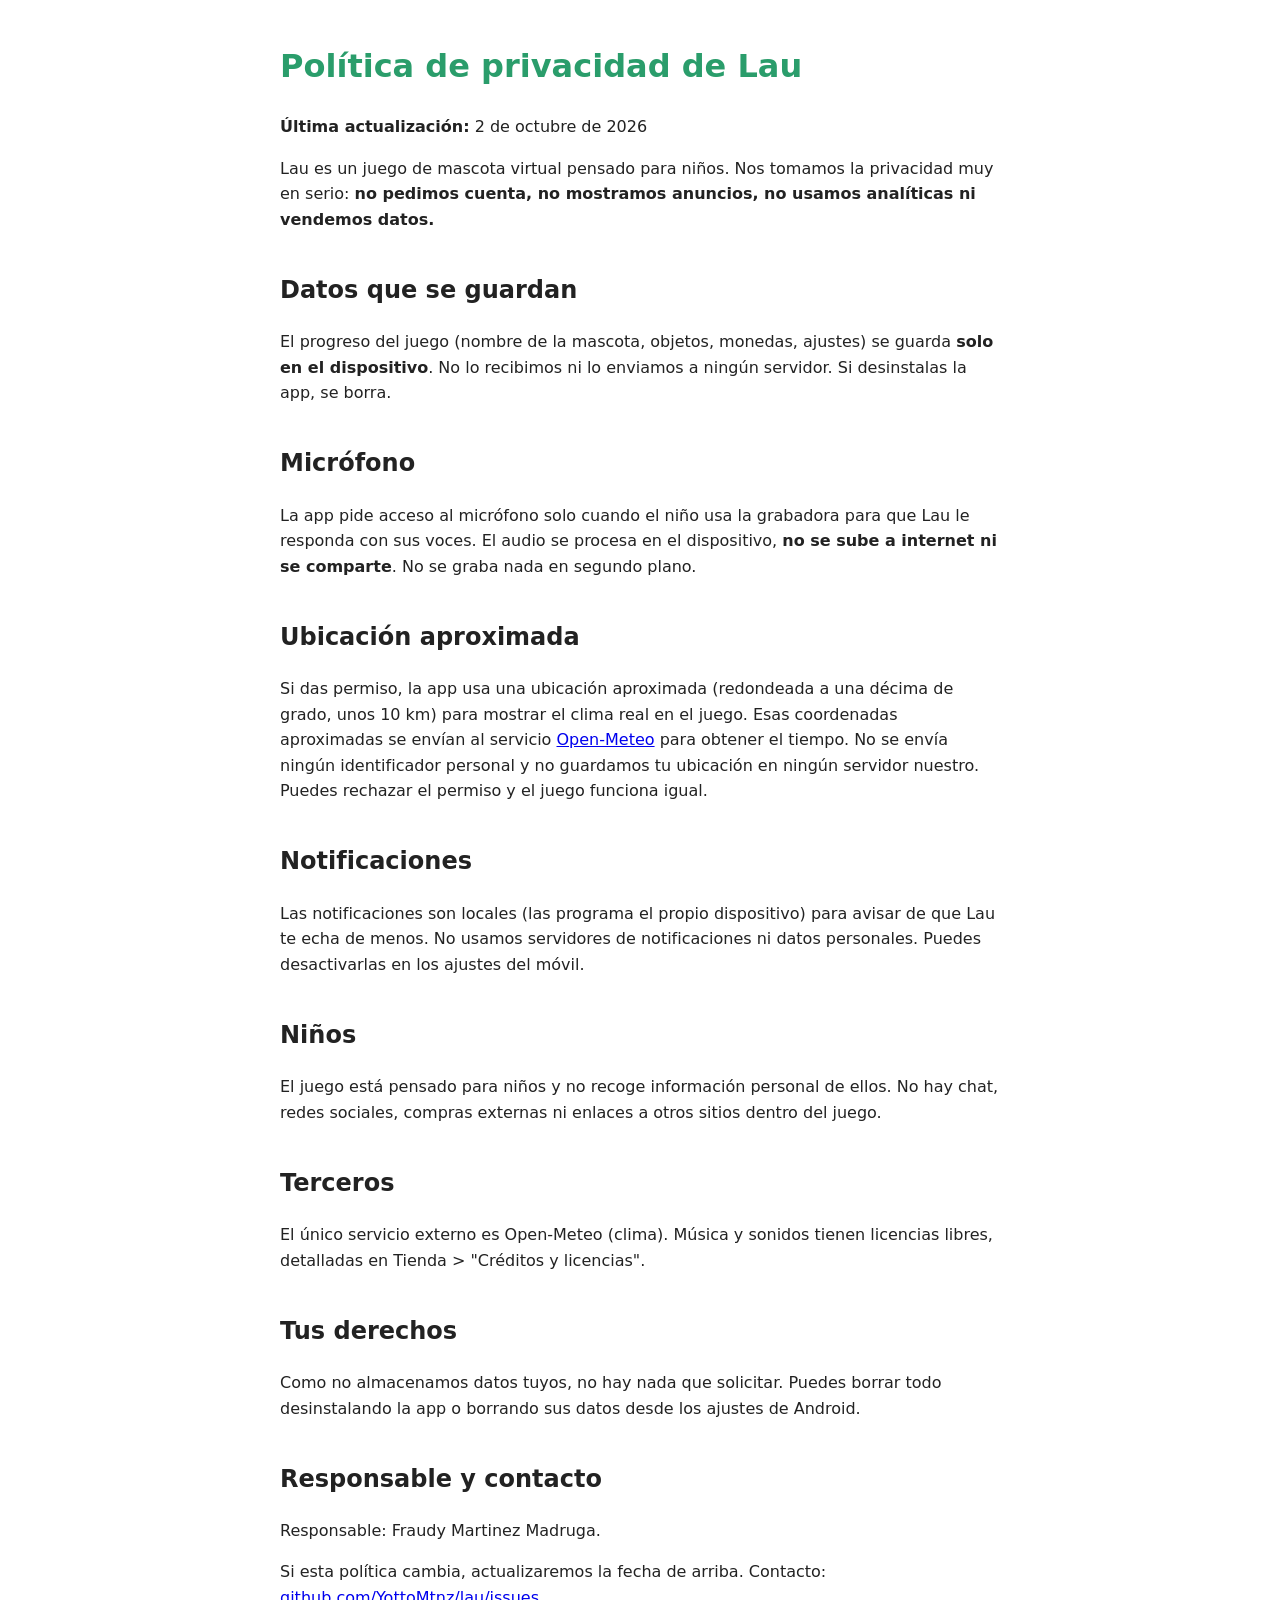
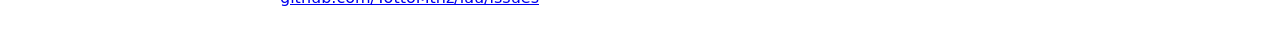
==== docs/privacidad.html @ 58542545 "Lau: README, creditos y politica de privacidad" ====
<!DOCTYPE html>
<html lang="es"><head><meta charset="utf-8">
<meta name="viewport" content="width=device-width,initial-scale=1">
<title>Política de privacidad - Lau</title>
<style>body{font-family:system-ui,sans-serif;max-width:720px;margin:auto;padding:20px;line-height:1.6;color:#222}h1{color:#2a9d6b}h2{margin-top:1.6em}</style>
</head><body>
<h1>Política de privacidad de Lau</h1>
<p><b>Última actualización:</b> 2 de octubre de 2026</p>
<p>Lau es un juego de mascota virtual pensado para niños. Nos tomamos la privacidad muy en serio: <b>no pedimos cuenta, no mostramos anuncios, no usamos analíticas ni vendemos datos.</b></p>

<h2>Datos que se guardan</h2>
<p>El progreso del juego (nombre de la mascota, objetos, monedas, ajustes) se guarda <b>solo en el dispositivo</b>. No lo recibimos ni lo enviamos a ningún servidor. Si desinstalas la app, se borra.</p>

<h2>Micrófono</h2>
<p>La app pide acceso al micrófono solo cuando el niño usa la grabadora para que Lau le responda con sus voces. El audio se procesa en el dispositivo, <b>no se sube a internet ni se comparte</b>. No se graba nada en segundo plano.</p>

<h2>Ubicación aproximada</h2>
<p>Si das permiso, la app usa una ubicación aproximada (redondeada a una décima de grado, unos 10 km) para mostrar el clima real en el juego. Esas coordenadas aproximadas se envían al servicio <a href="https://open-meteo.com">Open-Meteo</a> para obtener el tiempo. No se envía ningún identificador personal y no guardamos tu ubicación en ningún servidor nuestro. Puedes rechazar el permiso y el juego funciona igual.</p>

<h2>Notificaciones</h2>
<p>Las notificaciones son locales (las programa el propio dispositivo) para avisar de que Lau te echa de menos. No usamos servidores de notificaciones ni datos personales. Puedes desactivarlas en los ajustes del móvil.</p>

<h2>Niños</h2>
<p>El juego está pensado para niños y no recoge información personal de ellos. No hay chat, redes sociales, compras externas ni enlaces a otros sitios dentro del juego.</p>

<h2>Terceros</h2>
<p>El único servicio externo es Open-Meteo (clima). Música y sonidos tienen licencias libres, detalladas en Tienda &gt; "Créditos y licencias".</p>

<h2>Tus derechos</h2>
<p>Como no almacenamos datos tuyos, no hay nada que solicitar. Puedes borrar todo desinstalando la app o borrando sus datos desde los ajustes de Android.</p>

<h2>Responsable y contacto</h2>
<p>Responsable: Fraudy Martinez Madruga.</p>
<p>Si esta política cambia, actualizaremos la fecha de arriba. Contacto: <a href="https://github.com/YottoMtnz/lau/issues">github.com/YottoMtnz/lau/issues</a></p>
</body></html>
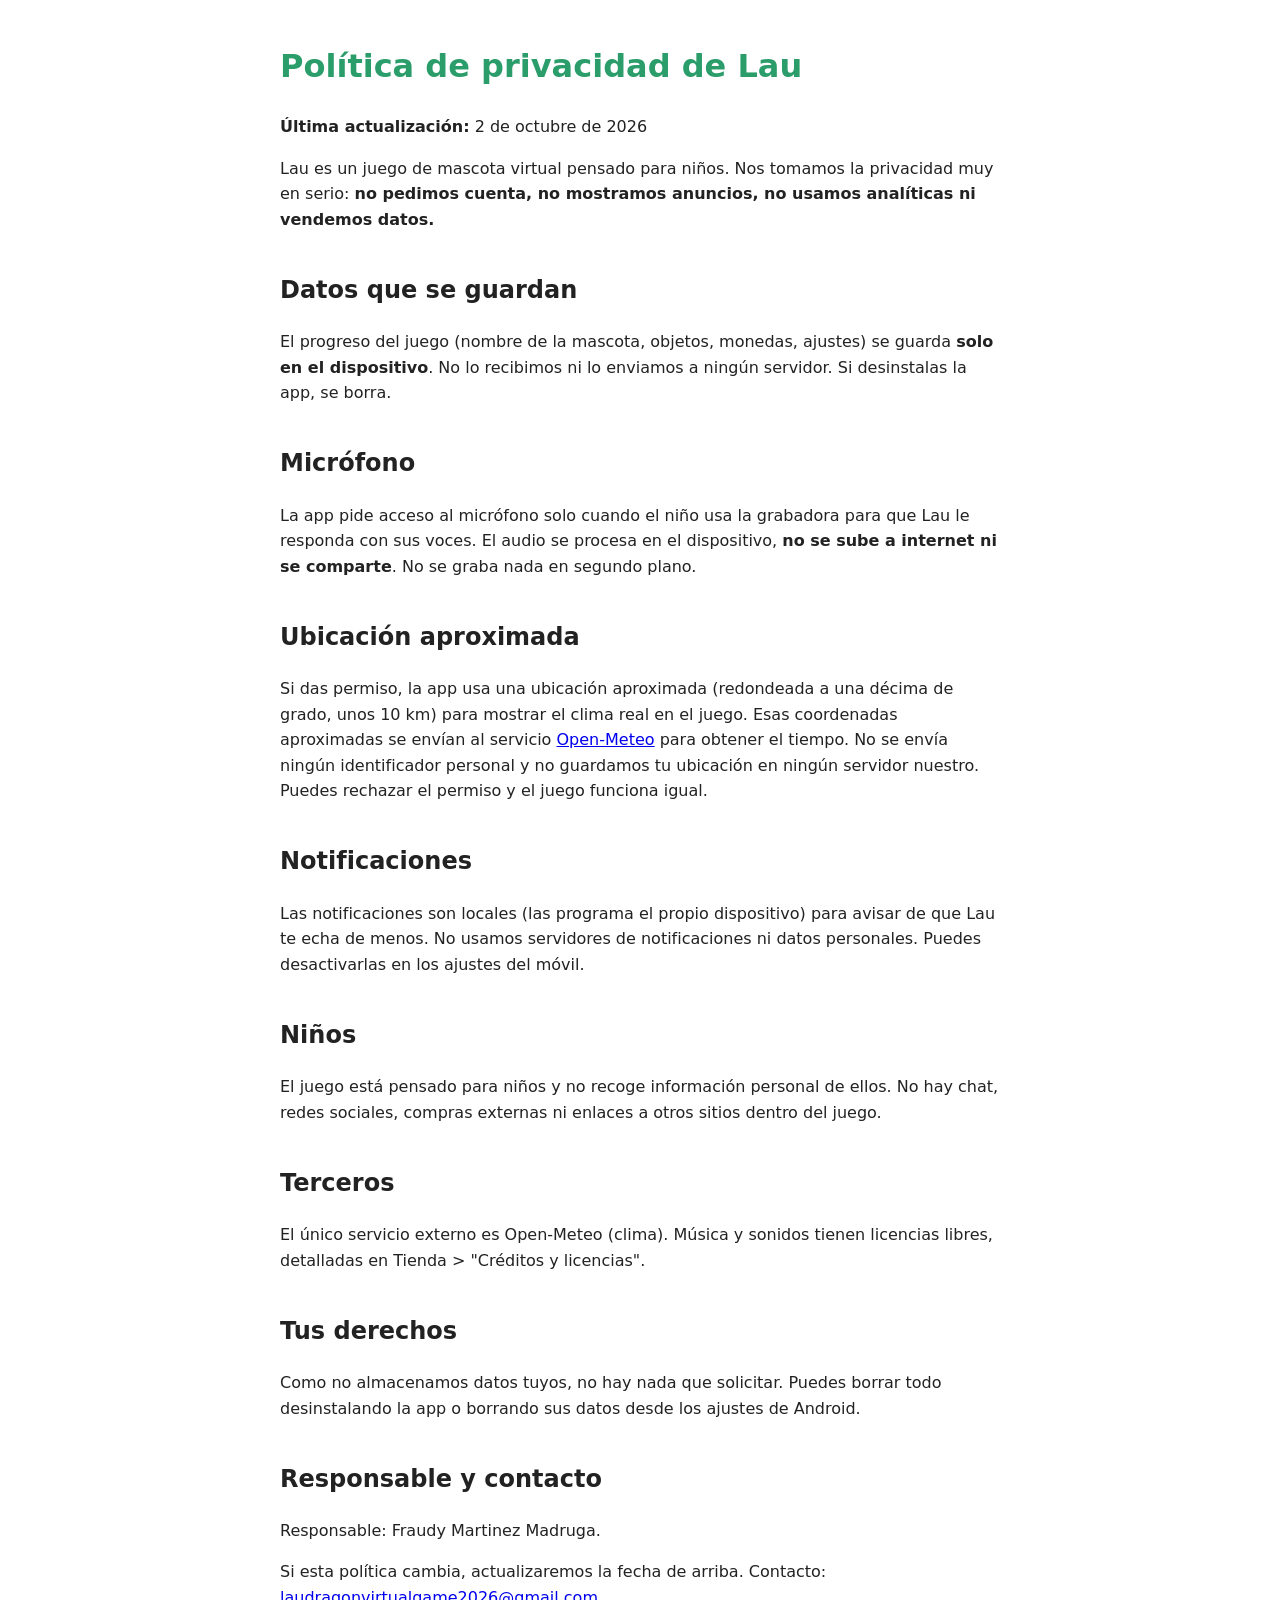
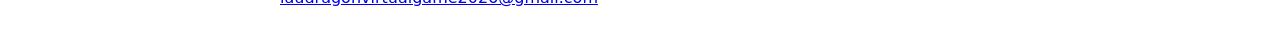
==== commit efe1746e: "Lau: README, creditos y politica de privacidad" ====
--- a/docs/privacidad.html
+++ b/docs/privacidad.html
@@ -31,5 +31,5 @@
 
 <h2>Responsable y contacto</h2>
 <p>Responsable: Fraudy Martinez Madruga.</p>
-<p>Si esta política cambia, actualizaremos la fecha de arriba. Contacto: <a href="https://github.com/YottoMtnz/lau/issues">github.com/YottoMtnz/lau/issues</a></p>
+<p>Si esta política cambia, actualizaremos la fecha de arriba. Contacto: <a href="mailto:laudragonvirtualgame2026@gmail.com">laudragonvirtualgame2026@gmail.com</a></p>
 </body></html>
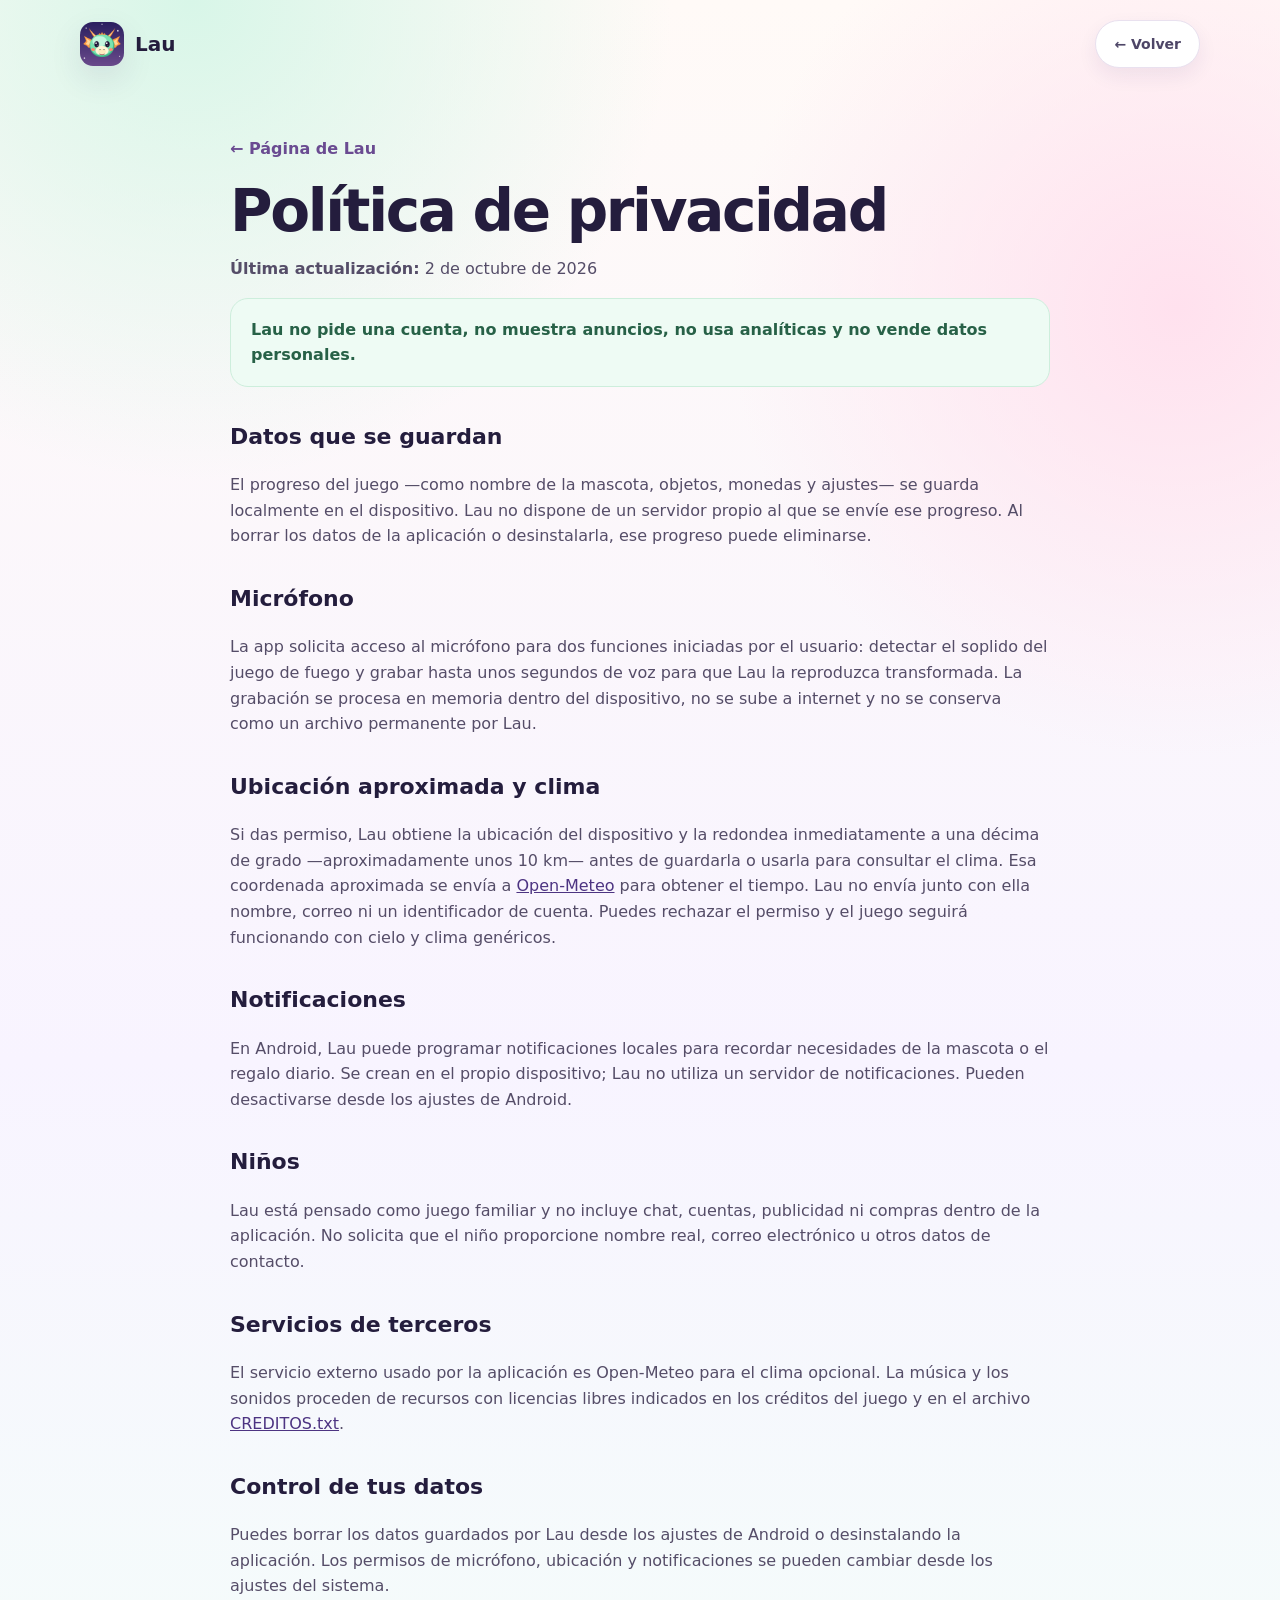
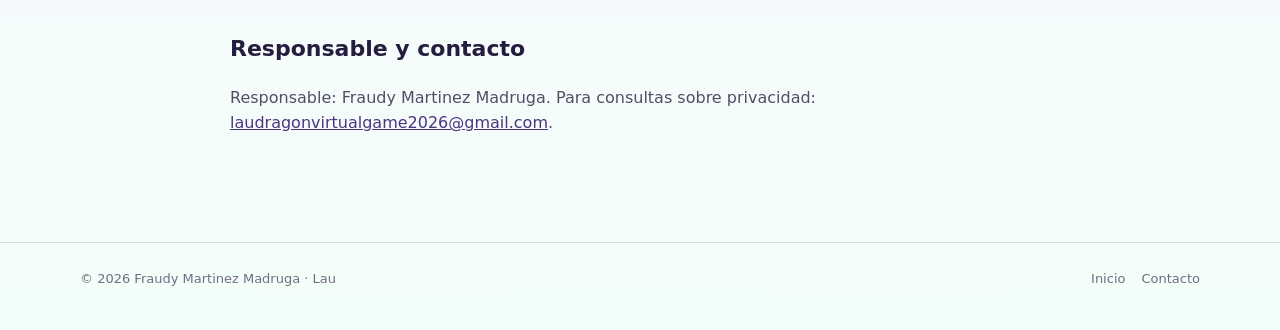
==== commit aed6bc44: "Lau: web, capturas, README, creditos y privacidad" ====
--- a/docs/privacidad.html
+++ b/docs/privacidad.html
@@ -1,35 +1,15 @@
-<!DOCTYPE html>
-<html lang="es"><head><meta charset="utf-8">
-<meta name="viewport" content="width=device-width,initial-scale=1">
-<title>Política de privacidad - Lau</title>
-<style>body{font-family:system-ui,sans-serif;max-width:720px;margin:auto;padding:20px;line-height:1.6;color:#222}h1{color:#2a9d6b}h2{margin-top:1.6em}</style>
-</head><body>
-<h1>Política de privacidad de Lau</h1>
-<p><b>Última actualización:</b> 2 de octubre de 2026</p>
-<p>Lau es un juego de mascota virtual pensado para niños. Nos tomamos la privacidad muy en serio: <b>no pedimos cuenta, no mostramos anuncios, no usamos analíticas ni vendemos datos.</b></p>
-
-<h2>Datos que se guardan</h2>
-<p>El progreso del juego (nombre de la mascota, objetos, monedas, ajustes) se guarda <b>solo en el dispositivo</b>. No lo recibimos ni lo enviamos a ningún servidor. Si desinstalas la app, se borra.</p>
-
-<h2>Micrófono</h2>
-<p>La app pide acceso al micrófono solo cuando el niño usa la grabadora para que Lau le responda con sus voces. El audio se procesa en el dispositivo, <b>no se sube a internet ni se comparte</b>. No se graba nada en segundo plano.</p>
-
-<h2>Ubicación aproximada</h2>
-<p>Si das permiso, la app usa una ubicación aproximada (redondeada a una décima de grado, unos 10 km) para mostrar el clima real en el juego. Esas coordenadas aproximadas se envían al servicio <a href="https://open-meteo.com">Open-Meteo</a> para obtener el tiempo. No se envía ningún identificador personal y no guardamos tu ubicación en ningún servidor nuestro. Puedes rechazar el permiso y el juego funciona igual.</p>
-
-<h2>Notificaciones</h2>
-<p>Las notificaciones son locales (las programa el propio dispositivo) para avisar de que Lau te echa de menos. No usamos servidores de notificaciones ni datos personales. Puedes desactivarlas en los ajustes del móvil.</p>
-
-<h2>Niños</h2>
-<p>El juego está pensado para niños y no recoge información personal de ellos. No hay chat, redes sociales, compras externas ni enlaces a otros sitios dentro del juego.</p>
-
-<h2>Terceros</h2>
-<p>El único servicio externo es Open-Meteo (clima). Música y sonidos tienen licencias libres, detalladas en Tienda &gt; "Créditos y licencias".</p>
-
-<h2>Tus derechos</h2>
-<p>Como no almacenamos datos tuyos, no hay nada que solicitar. Puedes borrar todo desinstalando la app o borrando sus datos desde los ajustes de Android.</p>
-
-<h2>Responsable y contacto</h2>
-<p>Responsable: Fraudy Martinez Madruga.</p>
-<p>Si esta política cambia, actualizaremos la fecha de arriba. Contacto: <a href="mailto:laudragonvirtualgame2026@gmail.com">laudragonvirtualgame2026@gmail.com</a></p>
-</body></html>
+<!doctype html>
+<html lang="es"><head><meta charset="utf-8"><meta name="viewport" content="width=device-width,initial-scale=1,viewport-fit=cover"><meta name="theme-color" content="#352469"><title>Política de privacidad · Lau</title><link rel="icon" href="lau.png" type="image/png"><link rel="stylesheet" href="style.css"></head>
+<body><header class="wrap"><nav class="nav"><a class="brand" href="./"><img src="lau.png" alt="Icono de Lau"><span>Lau</span></a><div class="navlinks"><a class="pill ghost" href="./">← Volver</a></div></nav></header>
+<main class="wrap legal">
+<a class="back" href="./">← Página de Lau</a><h1>Política de privacidad</h1><p><b>Última actualización:</b> 2 de octubre de 2026</p>
+<p class="notice">Lau no pide una cuenta, no muestra anuncios, no usa analíticas y no vende datos personales.</p>
+<h2>Datos que se guardan</h2><p>El progreso del juego —como nombre de la mascota, objetos, monedas y ajustes— se guarda localmente en el dispositivo. Lau no dispone de un servidor propio al que se envíe ese progreso. Al borrar los datos de la aplicación o desinstalarla, ese progreso puede eliminarse.</p>
+<h2>Micrófono</h2><p>La app solicita acceso al micrófono para dos funciones iniciadas por el usuario: detectar el soplido del juego de fuego y grabar hasta unos segundos de voz para que Lau la reproduzca transformada. La grabación se procesa en memoria dentro del dispositivo, no se sube a internet y no se conserva como un archivo permanente por Lau.</p>
+<h2>Ubicación aproximada y clima</h2><p>Si das permiso, Lau obtiene la ubicación del dispositivo y la redondea inmediatamente a una décima de grado —aproximadamente unos 10 km— antes de guardarla o usarla para consultar el clima. Esa coordenada aproximada se envía a <a href="https://open-meteo.com">Open-Meteo</a> para obtener el tiempo. Lau no envía junto con ella nombre, correo ni un identificador de cuenta. Puedes rechazar el permiso y el juego seguirá funcionando con cielo y clima genéricos.</p>
+<h2>Notificaciones</h2><p>En Android, Lau puede programar notificaciones locales para recordar necesidades de la mascota o el regalo diario. Se crean en el propio dispositivo; Lau no utiliza un servidor de notificaciones. Pueden desactivarse desde los ajustes de Android.</p>
+<h2>Niños</h2><p>Lau está pensado como juego familiar y no incluye chat, cuentas, publicidad ni compras dentro de la aplicación. No solicita que el niño proporcione nombre real, correo electrónico u otros datos de contacto.</p>
+<h2>Servicios de terceros</h2><p>El servicio externo usado por la aplicación es Open-Meteo para el clima opcional. La música y los sonidos proceden de recursos con licencias libres indicados en los créditos del juego y en el archivo <a href="https://github.com/YottoMtnz/lau/blob/main/CREDITOS.txt">CREDITOS.txt</a>.</p>
+<h2>Control de tus datos</h2><p>Puedes borrar los datos guardados por Lau desde los ajustes de Android o desinstalando la aplicación. Los permisos de micrófono, ubicación y notificaciones se pueden cambiar desde los ajustes del sistema.</p>
+<h2>Responsable y contacto</h2><p>Responsable: Fraudy Martinez Madruga. Para consultas sobre privacidad: <a href="mailto:laudragonvirtualgame2026@gmail.com">laudragonvirtualgame2026@gmail.com</a>.</p>
+</main><footer class="footer"><div class="wrap footrow"><span>© 2026 Fraudy Martinez Madruga · Lau</span><div class="footlinks"><a href="./">Inicio</a><a href="mailto:laudragonvirtualgame2026@gmail.com">Contacto</a></div></div></footer></body></html>
--- a/docs/style.css
+++ b/docs/style.css
@@ -0,0 +1,14 @@
+:root{
+  --ink:#241d3d;--muted:#6d6684;--paper:#fffaf7;--panel:#ffffffd9;
+  --purple:#352469;--purple2:#7350a0;--green:#22a66d;--green2:#7be3b0;
+  --orange:#ff8738;--pink:#f36fa9;--blue:#61b7e5;--line:#e9e1ef;
+  --shadow:0 24px 70px rgba(52,35,98,.16);--soft:0 12px 32px rgba(52,35,98,.10);
+}
+*{box-sizing:border-box}html{scroll-behavior:smooth}body{margin:0;color:var(--ink);font-family:Inter,ui-rounded,"SF Pro Rounded","Segoe UI",system-ui,-apple-system,sans-serif;background:
+radial-gradient(circle at 15% 0%,#d8f6e8 0,transparent 30rem),radial-gradient(circle at 92% 16%,#ffe1ee 0,transparent 28rem),linear-gradient(180deg,#fffaf7 0%,#f8f4ff 55%,#f3fff9 100%);line-height:1.6}
+a{color:inherit}.wrap{width:min(1120px,calc(100% - 40px));margin:auto}.nav{display:flex;align-items:center;justify-content:space-between;padding:20px 0;gap:20px}.brand{display:flex;align-items:center;gap:11px;text-decoration:none;font-weight:900;font-size:20px}.brand img{width:44px;height:44px;border-radius:13px;box-shadow:var(--soft)}.navlinks{display:flex;gap:18px;align-items:center;font-size:14px;font-weight:750}.navlinks a{text-decoration:none;color:#4e4667}.pill{display:inline-flex;align-items:center;justify-content:center;gap:8px;border-radius:999px;padding:12px 18px;font-weight:850;text-decoration:none;transition:.2s transform,.2s box-shadow}.pill:hover{transform:translateY(-2px)}.pill.primary{color:white;background:linear-gradient(135deg,var(--green),#44c78d);box-shadow:0 12px 30px rgba(34,166,109,.28)}.pill.ghost{background:#fff;border:1px solid var(--line);box-shadow:0 8px 20px rgba(44,32,96,.07)}
+.hero{padding:45px 0 74px;display:grid;grid-template-columns:1.08fr .92fr;align-items:center;gap:48px}.eyebrow{display:inline-flex;gap:8px;align-items:center;padding:7px 12px;border:1px solid #d8cbed;border-radius:999px;background:#ffffffad;color:#6c4d93;font-size:13px;font-weight:850}.hero h1{font-size:clamp(48px,7vw,82px);line-height:.95;margin:18px 0 18px;letter-spacing:-.055em}.hero h1 span{background:linear-gradient(110deg,var(--green) 10%,var(--blue) 45%,var(--pink) 75%,var(--orange));-webkit-background-clip:text;background-clip:text;color:transparent}.lead{font-size:clamp(18px,2.4vw,22px);color:#5d5573;max-width:650px}.cta{display:flex;gap:12px;flex-wrap:wrap;margin:28px 0 0}.micro{font-size:13px;color:var(--muted);margin-top:14px}.phone-stage{position:relative;min-height:680px;display:grid;place-items:center}.blob{position:absolute;width:540px;height:540px;border-radius:44% 56% 58% 42%/53% 43% 57% 47%;background:linear-gradient(135deg,#bff5db,#d8c9ff 55%,#ffd6e7);filter:saturate(.95);transform:rotate(-8deg);box-shadow:inset 0 0 0 1px #ffffffaa}.phone{position:relative;width:min(355px,82vw);border:11px solid #221a42;border-radius:47px;background:#221a42;box-shadow:0 34px 70px rgba(41,27,76,.32);overflow:hidden;transform:rotate(2.2deg)}.phone:before{content:"";position:absolute;top:9px;left:50%;transform:translateX(-50%);width:92px;height:22px;border-radius:20px;background:#221a42;z-index:2}.phone img{display:block;width:100%;height:auto;border-radius:35px}.spark{position:absolute;font-size:42px;filter:drop-shadow(0 7px 10px #563b7a30);animation:float 5s ease-in-out infinite}.s1{left:1%;top:12%}.s2{right:3%;top:24%;animation-delay:-1.7s}.s3{left:5%;bottom:9%;animation-delay:-3.2s}@keyframes float{50%{transform:translateY(-14px) rotate(7deg)}}
+section{padding:76px 0}.section-head{max-width:710px;margin-bottom:34px}.section-head .kicker{color:#6b4b91;font-size:13px;font-weight:900;text-transform:uppercase;letter-spacing:.12em}.section-head h2{font-size:clamp(34px,5vw,52px);line-height:1.05;margin:8px 0 10px;letter-spacing:-.035em}.section-head p{margin:0;color:var(--muted);font-size:17px}.features{display:grid;grid-template-columns:repeat(3,1fr);gap:16px}.card{background:var(--panel);border:1px solid #fff;border-radius:27px;padding:25px;box-shadow:var(--soft);backdrop-filter:blur(12px)}.ico{width:50px;height:50px;border-radius:17px;display:grid;place-items:center;font-size:27px;background:linear-gradient(145deg,#fff,#f0e9ff);box-shadow:inset 0 0 0 1px #eee6f5}.card h3{margin:15px 0 6px;font-size:19px}.card p{margin:0;color:var(--muted);font-size:14.5px}.gallery{display:grid;grid-template-columns:1.15fr .85fr .85fr;gap:18px;align-items:start}.shot{margin:0;background:#221a42;border-radius:30px;padding:8px;box-shadow:var(--shadow);overflow:hidden}.shot img{display:block;width:100%;border-radius:23px}.shot.big{grid-row:span 2}.shot figcaption{background:#221a42;color:#eee9ff;text-align:center;font-size:13px;font-weight:750;padding:10px 6px 6px}.trust{display:grid;grid-template-columns:.9fr 1.1fr;gap:24px;align-items:center;background:linear-gradient(135deg,#31225f,#724f9f);color:#fff;border-radius:36px;padding:38px;box-shadow:var(--shadow)}.trust h2{font-size:clamp(32px,4.5vw,48px);line-height:1.06;margin:8px 0 12px}.trust p{color:#eee8ff}.checks{display:grid;grid-template-columns:1fr 1fr;gap:12px}.check{padding:16px;border-radius:18px;background:#ffffff14;border:1px solid #ffffff18;font-weight:720;font-size:14px}.download{padding-bottom:92px}.download-box{border-radius:35px;padding:45px;background:linear-gradient(120deg,#d8f7e8,#fff2d8 55%,#f9ddea);box-shadow:var(--shadow);text-align:center}.download-box img{width:92px;border-radius:24px;box-shadow:var(--soft)}.download-box h2{font-size:clamp(34px,5vw,52px);margin:14px 0 7px;line-height:1}.download-box p{color:#5e5671;margin:0 auto 22px;max-width:650px}.footer{padding:26px 0 40px;border-top:1px solid #ded6e7;color:#746c84;font-size:13px}.footrow{display:flex;justify-content:space-between;gap:20px;flex-wrap:wrap}.footlinks{display:flex;gap:16px;flex-wrap:wrap}.footlinks a{text-decoration:none}.legal{max-width:820px;padding:48px 0 90px}.legal .back{text-decoration:none;font-weight:800;color:#6a4b91}.legal h1{font-size:clamp(36px,6vw,58px);line-height:1;margin:20px 0 8px;letter-spacing:-.04em}.legal h2{margin-top:32px;font-size:22px}.legal p,.legal li{color:#554d68}.legal .notice{padding:18px 20px;background:#eefbf4;border:1px solid #cdeedc;border-radius:18px;color:#276147;font-weight:700}.legal a{color:#4d3482}
+@media(max-width:900px){.navlinks a:not(.pill){display:none}.hero{grid-template-columns:1fr;padding-top:24px}.hero-copy{text-align:center}.lead{margin-inline:auto}.cta{justify-content:center}.micro{text-align:center}.phone-stage{min-height:620px}.features{grid-template-columns:1fr 1fr}.gallery{grid-template-columns:1fr 1fr}.shot.big{grid-row:auto}.trust{grid-template-columns:1fr}.checks{grid-template-columns:1fr 1fr}}
+@media(max-width:620px){.wrap{width:min(100% - 26px,1120px)}.nav{padding:14px 0}.navlinks{gap:8px}.nav .pill{padding:10px 13px}.hero{padding:28px 0 52px;gap:18px}.hero h1{font-size:54px}.phone-stage{min-height:560px}.blob{width:390px;height:390px}.features,.gallery,.checks{grid-template-columns:1fr}.shot{width:min(355px,100%);margin:auto}.trust{padding:27px 20px;border-radius:28px}section{padding:56px 0}.download-box{padding:34px 20px}.footrow{justify-content:center;text-align:center}.footlinks{justify-content:center}}
+@media(prefers-reduced-motion:reduce){*{scroll-behavior:auto!important}.spark{animation:none}.pill{transition:none}}
